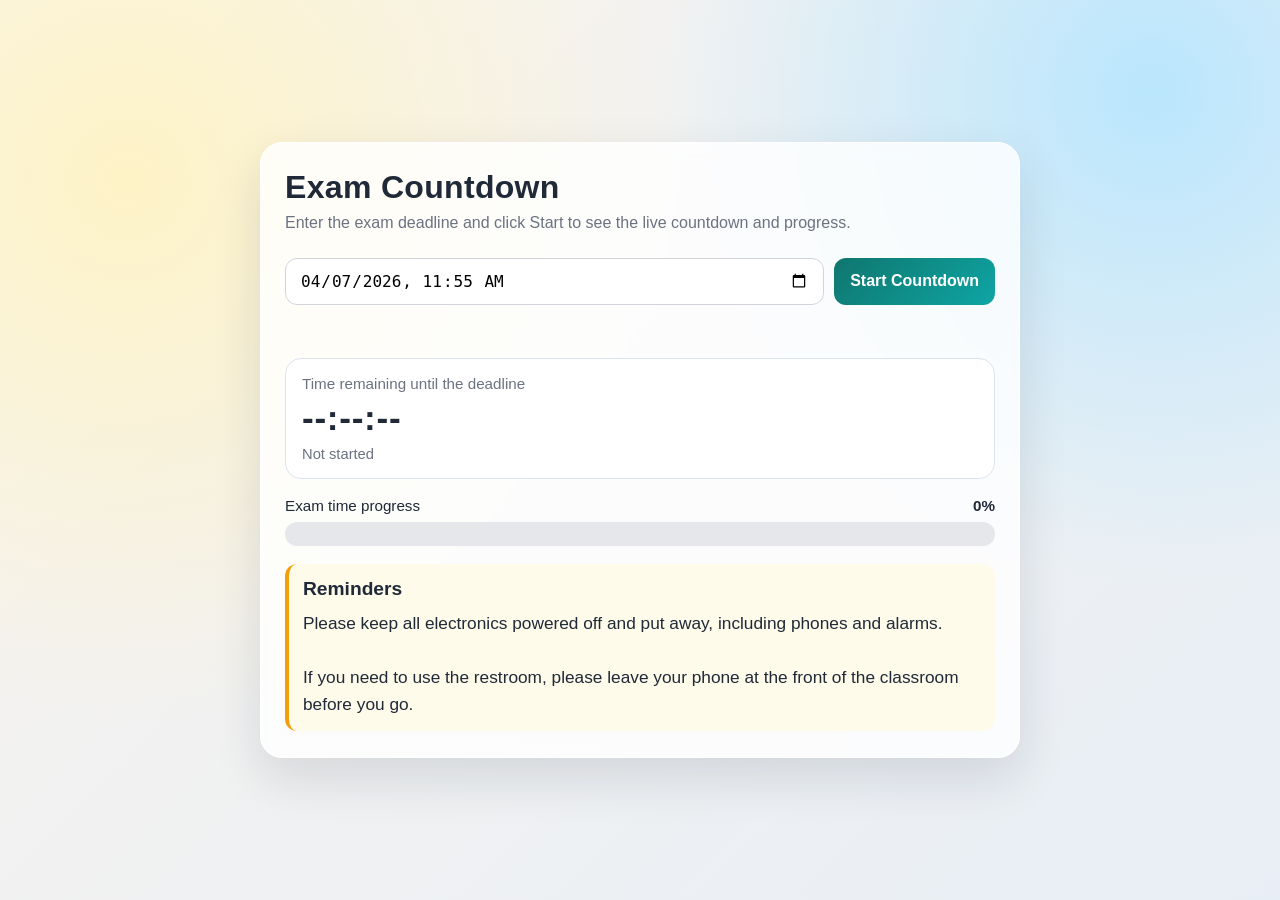
==== exam-countdown.html @ bd9412fc "update" ====
<!doctype html>
<html lang="en">
  <head>
    <meta charset="UTF-8" />
    <meta name="viewport" content="width=device-width, initial-scale=1.0" />
    <title>Exam Countdown</title>
    <style>
      :root {
        --bg-1: #f8f4ef;
        --bg-2: #e8eef5;
        --card: #ffffffcc;
        --text: #1f2937;
        --muted: #6b7280;
        --accent: #0f766e;
        --accent-2: #0ea5a4;
        --danger: #b91c1c;
        --ok: #166534;
        --shadow: 0 20px 50px rgba(15, 23, 42, 0.12);
      }

      * {
        box-sizing: border-box;
      }

      body {
        margin: 0;
        min-height: 100vh;
        font-family: "Avenir Next", "PingFang SC", "Hiragino Sans GB", "Microsoft YaHei", sans-serif;
        color: var(--text);
        background:
          radial-gradient(circle at 10% 20%, #fef3c7 0%, transparent 40%),
          radial-gradient(circle at 90% 10%, #bae6fd 0%, transparent 35%),
          linear-gradient(135deg, var(--bg-1), var(--bg-2));
        display: grid;
        place-items: center;
        padding: 24px;
      }

      .panel {
        width: min(760px, 100%);
        background: var(--card);
        backdrop-filter: blur(8px);
        border: 1px solid #ffffff;
        border-radius: 22px;
        box-shadow: var(--shadow);
        overflow: hidden;
      }

      .header {
        padding: 26px 24px 12px;
      }

      h1 {
        margin: 0;
        font-size: clamp(1.6rem, 2.5vw, 2.2rem);
        letter-spacing: 0.01em;
      }

      .subtitle {
        margin: 8px 0 0;
        color: var(--muted);
      }

      .content {
        padding: 14px 24px 26px;
        display: grid;
        gap: 18px;
      }

      .controls {
        display: grid;
        grid-template-columns: 1fr auto;
        gap: 10px;
      }

      .controls.hidden {
        display: none;
      }

      input[type="datetime-local"] {
        width: 100%;
        border: 1px solid #d1d5db;
        border-radius: 12px;
        padding: 12px 14px;
        font-size: 1rem;
        background: #fff;
      }

      button {
        border: none;
        border-radius: 12px;
        padding: 12px 16px;
        font-size: 1rem;
        font-weight: 600;
        color: #fff;
        background: linear-gradient(135deg, var(--accent), var(--accent-2));
        cursor: pointer;
      }

      button:hover {
        filter: brightness(1.05);
      }

      .countdown-wrap {
        border: 1px solid #dbe3ef;
        border-radius: 16px;
        padding: 16px;
        background: #fff;
      }

      .countdown-label {
        color: var(--muted);
        font-size: 0.95rem;
        margin-bottom: 6px;
      }

      .countdown {
        font-variant-numeric: tabular-nums;
        font-size: clamp(1.4rem, 4.4vw, 2.2rem);
        font-weight: 700;
        letter-spacing: 0.02em;
      }

      .meta {
        margin-top: 8px;
        color: var(--muted);
        font-size: 0.92rem;
      }

      .progress-title {
        display: flex;
        justify-content: space-between;
        align-items: baseline;
        font-size: 0.95rem;
      }

      .progress-bar {
        margin-top: 8px;
        width: 100%;
        height: 24px;
        border-radius: 999px;
        background: #e5e7eb;
        overflow: hidden;
      }

      .progress-fill {
        height: 100%;
        width: 0%;
        background: linear-gradient(90deg, #14b8a6, #0ea5e9);
        transition: width 0.35s ease;
      }

      .notes {
        border-left: 4px solid #f59e0b;
        background: #fffbeb;
        border-radius: 12px;
        padding: 14px;
      }

      .notes h2 {
        margin: 0 0 10px;
        font-size: 1.2rem;
      }

      .notes p {
        margin: 0;
        line-height: 1.55;
        font-size: 1.08rem;
      }

      .status {
        min-height: 1.2em;
        color: var(--muted);
        font-size: 0.92rem;
      }

      .status.error {
        color: var(--danger);
      }

      .status.ok {
        color: var(--ok);
      }

      @media (max-width: 640px) {
        .controls {
          grid-template-columns: 1fr;
        }

        button {
          width: 100%;
        }
      }
    </style>
  </head>
  <body>
    <main class="panel">
      <section class="header">
        <h1>Exam Countdown</h1>
        <p class="subtitle">Enter the exam deadline and click Start to see the live countdown and progress.</p>
      </section>

      <section class="content">
        <div id="controls" class="controls">
          <input id="deadlineInput" type="datetime-local" aria-label="Exam deadline" value="2026-04-07T11:55" />
          <button id="startBtn" type="button">Start Countdown</button>
        </div>

        <div id="status" class="status"></div>

        <div class="countdown-wrap">
          <div class="countdown-label">Time remaining until the deadline</div>
          <div id="countdown" class="countdown">--:--:--</div>
          <div id="meta" class="meta">Not started</div>
        </div>

        <div>
          <div class="progress-title">
            <span>Exam time progress</span>
            <strong id="progressText">0%</strong>
          </div>
          <div class="progress-bar" role="progressbar" aria-valuemin="0" aria-valuemax="100" aria-valuenow="0">
            <div id="progressFill" class="progress-fill"></div>
          </div>
        </div>

        <div class="notes">
          <h2>Reminders</h2>
          <p>
            Please keep all electronics powered off and put away, including phones and alarms.<br /><br />
            If you need to use the restroom, please leave your phone at the front of the classroom before you go.
          </p>
        </div>
      </section>
    </main>

    <script>
      (function () {
        const input = document.getElementById('deadlineInput');
        const startBtn = document.getElementById('startBtn');
        const controlsEl = document.getElementById('controls');
        const statusEl = document.getElementById('status');
        const countdownEl = document.getElementById('countdown');
        const metaEl = document.getElementById('meta');
        const progressFillEl = document.getElementById('progressFill');
        const progressTextEl = document.getElementById('progressText');
        const progressBarEl = document.querySelector('.progress-bar');

        let timerId = null;
        let startTime = null;
        let deadlineTime = null;

        function formatDuration(ms) {
          const totalSeconds = Math.max(0, Math.floor(ms / 1000));
          const days = Math.floor(totalSeconds / 86400);
          const hours = Math.floor((totalSeconds % 86400) / 3600);
          const minutes = Math.floor((totalSeconds % 3600) / 60);
          const seconds = totalSeconds % 60;

          if (days > 0) {
            return `${days}d ${String(hours).padStart(2, '0')}:${String(minutes).padStart(2, '0')}:${String(seconds).padStart(2, '0')}`;
          }

          return `${String(hours).padStart(2, '0')}:${String(minutes).padStart(2, '0')}:${String(seconds).padStart(2, '0')}`;
        }

        function setStatus(text, kind) {
          statusEl.textContent = text || '';
          statusEl.classList.remove('error', 'ok');
          if (kind) {
            statusEl.classList.add(kind);
          }
        }

        function updateUI() {
          if (!startTime || !deadlineTime) {
            return;
          }

          const now = Date.now();
          const remaining = deadlineTime - now;
          const total = deadlineTime - startTime;

          if (remaining <= 0) {
            countdownEl.textContent = '00:00:00';
            metaEl.textContent = 'The exam is over';
            progressFillEl.style.width = '100%';
            progressTextEl.textContent = '100%';
            progressBarEl.setAttribute('aria-valuenow', '100');
            setStatus('The deadline has been reached.', 'ok');
            if (timerId) {
              clearInterval(timerId);
              timerId = null;
            }
            return;
          }

          countdownEl.textContent = formatDuration(remaining);
          const progress = total > 0 ? Math.min(100, Math.max(0, ((now - startTime) / total) * 100)) : 0;
          const progressRounded = Math.round(progress * 10) / 10;
          progressFillEl.style.width = `${progressRounded}%`;
          progressTextEl.textContent = `${progressRounded}%`;
          progressBarEl.setAttribute('aria-valuenow', String(progressRounded));

          const deadlineStr = new Date(deadlineTime).toLocaleString();
          metaEl.textContent = `Deadline: ${deadlineStr}`;
        }

        function startCountdown() {
          const value = input.value;
          if (!value) {
            setStatus('Please enter the exam deadline first.', 'error');
            return;
          }

          const parsed = new Date(value).getTime();
          if (Number.isNaN(parsed)) {
            setStatus('Invalid date/time format. Please try again.', 'error');
            return;
          }

          const now = Date.now();
          if (parsed <= now) {
            setStatus('The deadline must be later than the current time.', 'error');
            return;
          }

          startTime = now;
          deadlineTime = parsed;

          if (timerId) {
            clearInterval(timerId);
          }

          controlsEl.classList.add('hidden');
          setStatus('');
          updateUI();
          timerId = setInterval(updateUI, 1000);
        }

        startBtn.addEventListener('click', startCountdown);
      })();
    </script>
  </body>
</html>
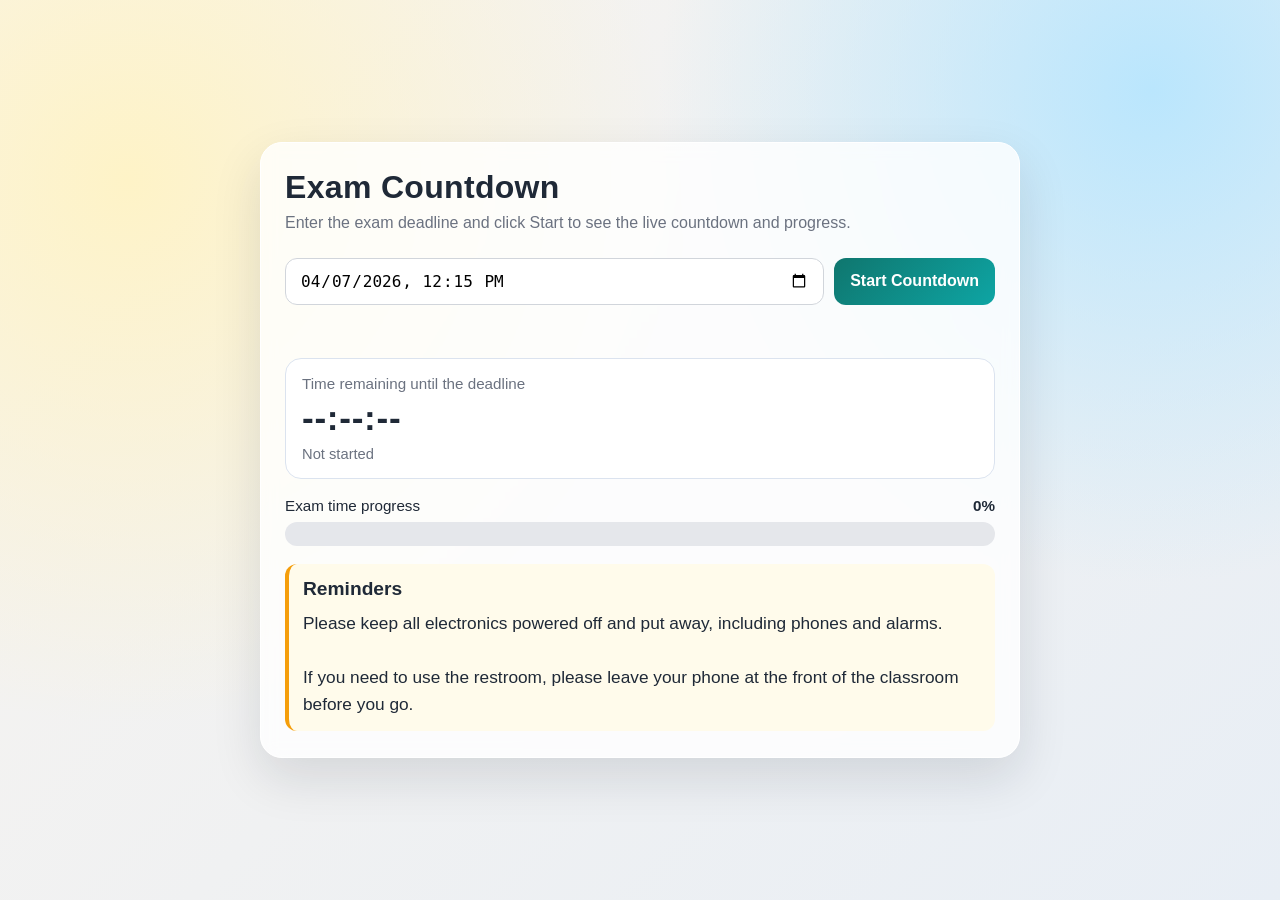
==== commit 6c1ad82a: "update" ====
--- a/exam-countdown.html
+++ b/exam-countdown.html
@@ -202,7 +202,7 @@
 
       <section class="content">
         <div id="controls" class="controls">
-          <input id="deadlineInput" type="datetime-local" aria-label="Exam deadline" value="2026-04-07T11:55" />
+          <input id="deadlineInput" type="datetime-local" aria-label="Exam deadline" value="2026-04-07T12:15" />
           <button id="startBtn" type="button">Start Countdown</button>
         </div>
 
